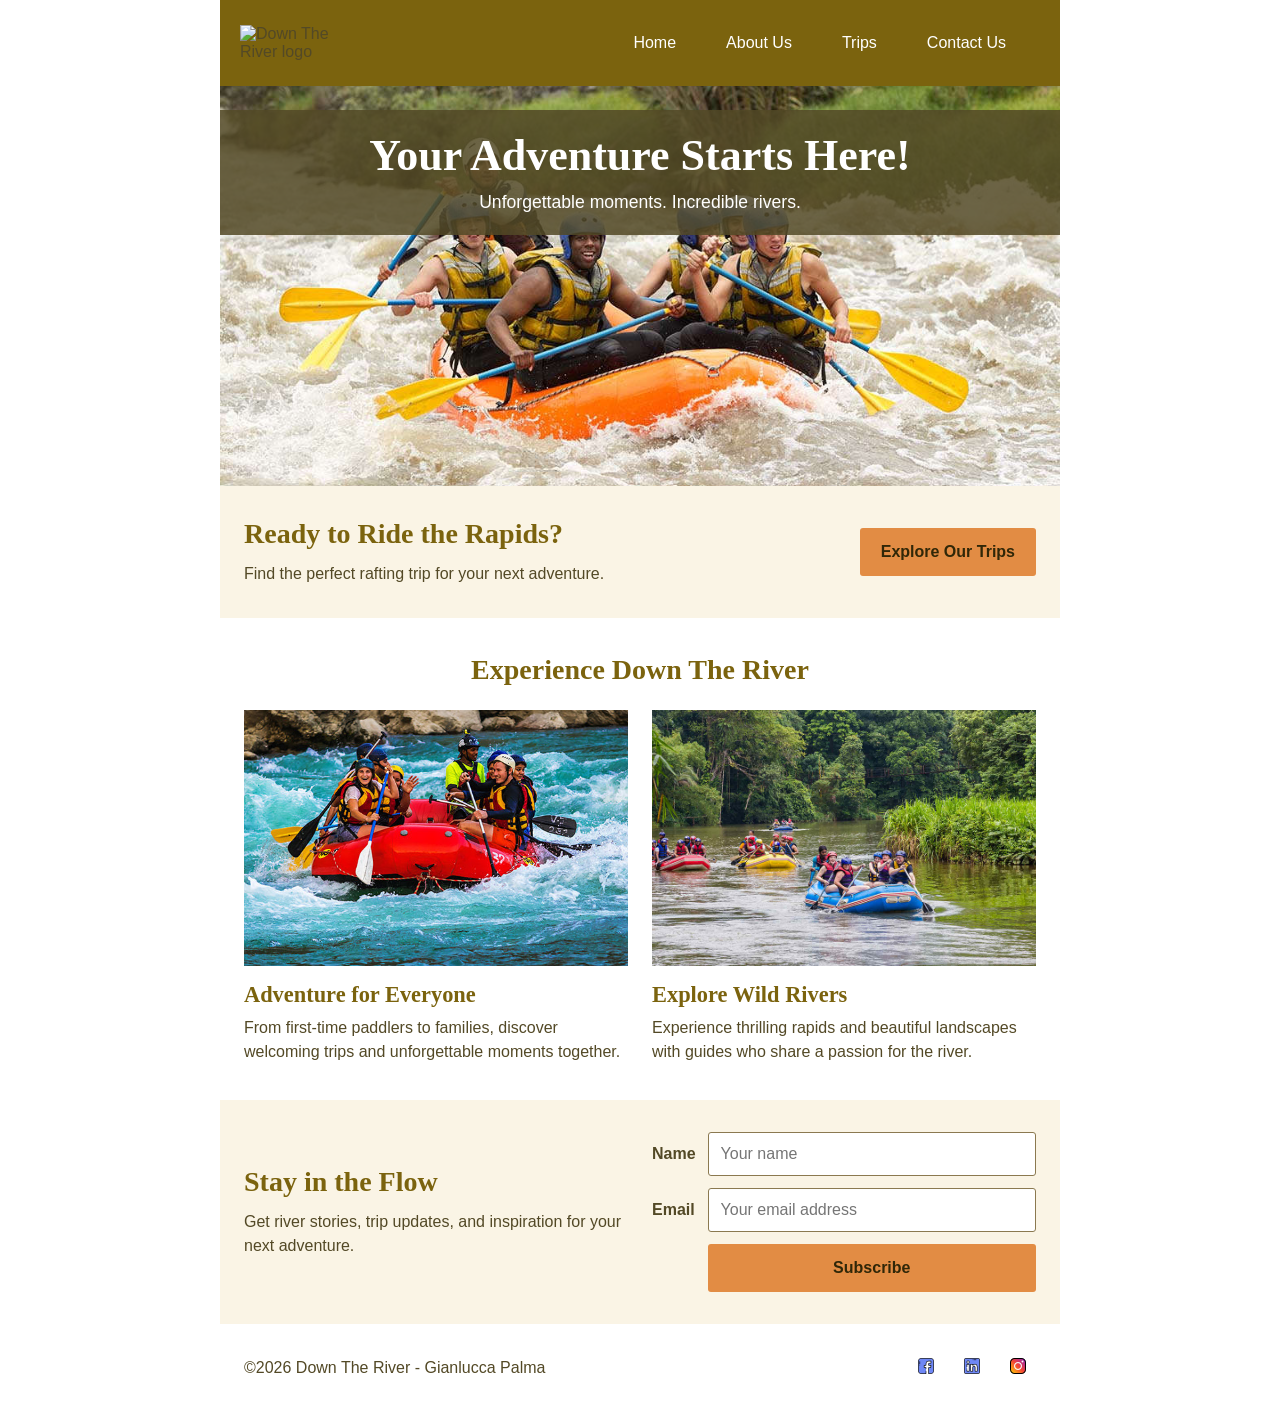
==== wwr/index.html @ 87867af3 "Adding Home and Trips" ====
<!DOCTYPE html>
<html lang="en">

<head>
    <meta charset="UTF-8">
    <meta name="viewport" content="width=device-width, initial-scale=1.0">
    <meta name="description"
      content="Discover Down The River rafting adventures for families and friends. Explore our trips and sign up for river stories and updates.">
    <meta name="author" content="Gianlucca Palma">
    <link rel="stylesheet" href="styles/rafting.css">
    <title>Down The River | Home</title>
</head>

<body>
    <header>
        <img src="images/downriver.png" alt="Down The River logo">
        <nav>
            <ul>
                <li><a href="index.html">Home</a></li>
                <li><a href="about.html">About Us</a></li>
                <li><a href="trips.html">Trips</a></li>
                <li><a href="contact.html">Contact Us</a></li>
            </ul>
        </nav>
    </header>
    <main class="home">
        <div class="home-hero">
            <img src="images/raftingdiv.jpg" alt="A rafting team paddling through whitewater rapids">
            <div class="home-hero-message">
                <h1>Your Adventure Starts Here!</h1>
                <p>Unforgettable moments. Incredible rivers.</p>
            </div>
        </div>

        <section class="home-trips" aria-labelledby="trips-heading">
            <div>
                <h2 id="trips-heading">Ready to Ride the Rapids?</h2>
                <p>Find the perfect rafting trip for your next adventure.</p>
            </div>
            <a class="home-button" href="trips.html">Explore Our Trips</a>
        </section>

        <section class="home-adventures">
            <h2>Experience Down The River</h2>

            <figure>
                <img src="images/blue_rafting.jpg" alt="Thunder Rapids adventure">
                <figcaption>
                    <h3>Adventure for Everyone</h3>
                    <p>From first-time paddlers to families, discover
                        welcoming trips and unforgettable moments together.</p>
                </figcaption>
            </figure>

            <figure>
                <img src="images/brown_rafting.jpg" alt="Jungle River Run adventure">
                <figcaption>
                    <h3>Explore Wild Rivers</h3>
                    <p>Experience thrilling rapids and beautiful landscapes
                        with guides who share a passion for the river.</p>
                </figcaption>
            </figure>
        </section>

        <section class="home-newsletter" aria-labelledby="newsletter-heading">
            <div>
                <h2 id="newsletter-heading">Stay in the Flow</h2>
                <p>Get river stories, trip updates, and inspiration
                    for your next adventure.</p>
            </div>
            <form action="#">

                <label for="q1">Name</label>
                <input type="text" name="name" id="q1" placeholder="Your name" autocomplete="name">

                <label for="q2">Email</label>
                <input type="email" name="email" id="q2" placeholder="Your email address"
                  autocomplete="email">

                <button class="home-button" type="submit">Subscribe</button>
            </form>
        </section>
    </main>
    <footer>
        <p>&copy;2026 Down The River - Gianlucca Palma</p>
        <nav class="socialmedia">
            <a href="https://facebook.com">
                <img src="images/facebook.png" alt="Facebook Icon">
            </a>
            <a href="https://linkedin.com">
                <img src="images/linkedin.png" alt="LinkedIn Icon">
            </a>
            <a href="https://instagram.com">
                <img src="images/instagram.png" alt="Instagram Icon">
            </a>
        </nav>
    </footer>
</body>

</html>
---- wwr/styles/rafting.css ----
:root {
    --primary-color: #7b630e;

    --secondary-color: #e28c44;

    --accent1-color: #534926;

    --accent2-color: #deb347;

    --heading-font: "Times New Roman", "Georgia", serif;
    --body-font: Arial, Helvetica, sans-serif;

}

* {
    margin: 0;
    padding: 0;
    box-sizing: border-box;

}

body {
    font-family: var(--body-font);
    color: var(--accent1-color);

}

header,
main,
footer {
    width: 100%;
    max-width: 840px;
    margin: 0 auto;

}

header {
    display: grid;
    grid-template-columns: auto 1fr;
    align-items: center;
    background-color: var(--primary-color);
    padding: 10px 20px;
}

header img {
    width: 100px;
    height: auto;
}

nav {
    display: flex;
    justify-content: flex-end;
    align-items: center;
}

nav ul {
    display: flex;
    gap: 30px;
    list-style: none;
}

nav a {
    color: white;
    text-decoration: none;
    padding: 10px;
}

nav a:hover {
    color: var(--accent2-color);
}

h1,
h2 {
    font-family: var(--heading-font);
    color: var(--primary-color);
}

nav,
p,
section,
article {
    margin: 16px;
    padding: 8px;

}

.hero {
    position: relative;
    display: grid;
}

.hero img {
    display: block;
    width: 100%;
    height: auto;
}

.hero > h1 {
    position: absolute;
    top: 20px;
    width: 100%;
    padding: 16px;
    text-align: center;
    background-color: rgb(83 73 38 / 85%);
    color: #fff;
}

.hero > img {
    grid-area: 1 / 1;
    height: 100%;
    min-height: 0;
    object-fit: cover;
}

.hero article {
    grid-area: 1 / 1;
    align-self: end;
    z-index: 1;
    display: flow-root;
    margin: 140px 36px 24px;
    padding: 10px;
    background-color: var(--secondary-color);
    color: #000;
}

.hero article img {
    width: 220px;
    height: auto;
    float: right;
    margin-left: 20px;
    margin-top: 15px;

    border: 1px solid #000;
    box-shadow: 0 0 10px #000;
}

.grid_history {
    display: grid;
    grid-template-columns: minmax(0, 1fr) auto minmax(0, 1fr);
    align-items: center;
    gap: 20px;
}

.grid_history h2 {
    grid-column: 1 / -1;
    text-align: center;
}

.grid_history img {
    width: 180px;
    height: auto;
}

.grid_adventure {
    display: grid;
    grid-template-columns: repeat(5, minmax(0, 1fr));
    align-items: center;
    gap: 20px;
}

.grid_adventure h2 {
    grid-column: 1 / -1;
    text-align: center;
}

.grid_adventure figure {
    text-align: center;
}

.grid_adventure img {
    width: 100%;
    height: auto;
}

footer {
    display: flex;
    justify-content: space-between;
    align-items: center;
}

.socialmedia {
    display: flex;
    gap: 10px;
}

.socialmedia img {
    width: 16px;
    height: auto;
}

.socialmedia a {
    text-decoration: none;
}

/* =========================
   CONTACT PAGE
   ========================= */

.hero2 {
    text-align: center;
    margin: 20px 0;
}

.hero2 h1 {
    position: static;
    width: auto;
    padding: 0;
    margin-bottom: 5px;
    background-color: transparent;
    color: #222;
    opacity: 1;
    font-family: var(--body-font);
    font-size: 28px;
}

.hero2 article {
    margin: 0;
    padding: 0;
}

.hero2 article p {
    margin: 2px;
    padding: 0;
    font-weight: bold;
}

/* =========================
   MAP
   ========================= */

.grid_map {
    width: 48%;
    float: left;
    margin: 10px 0;
    padding: 0;
}

.grid_map iframe {
    display: block;
    width: 100%;
    height: 280px;
    border: 0;
}

/* =========================
   FORM
   ========================= */

.grid_form {
    width: 48%;
    float: right;
    margin: 10px 0;
    padding: 0;
}

.grid_form form {
    width: 100%;
    display: grid;
    grid-template-columns: 80px minmax(0, 1fr);
    gap: 8px;
}

.grid_form label {
    font-family: var(--body-font);
    font-size: 14px;
}

/* Name and Email */

.grid_form input[type="text"],
.grid_form input[type="email"] {
    width: 100%;
    height: 30px;
    padding: 5px;
    border: 1px solid #888;
    border-radius: 3px;
}

/* Message Purpose */

.grid_form p {
    margin: 0;
    padding: 0;
    align-self: center;
}

.grid_form form > p {
    grid-column: 1;
}

.grid_form form > label:nth-of-type(3),
.grid_form form > label:nth-of-type(4),
.grid_form form > label:nth-of-type(5) {
    grid-column: 2;
}

/* Radio buttons */

.grid_form input[type="radio"] {
    margin-right: 5px;
}

/* Message */

.grid_form label[for="message"] {
    align-self: start;
}

.grid_form textarea {
    width: 100%;
    height: 70px;
    padding: 5px;
    border: 1px solid #888;
    border-radius: 3px;
    resize: vertical;
}

/* Newsletter */

.grid_form form > label:nth-of-type(7) {
    grid-column: 1 / 3;
}

.grid_form input[type="checkbox"] {
    margin-right: 5px;
}

/* Button */

.grid_form button {
    grid-column: 1 / 3;
    width: 100%;
    height: 30px;
    border: 1px solid #888;
    border-radius: 3px;
    cursor: pointer;
}

.grid_form button:hover {
    background-color: var(--accent2-color);
}

/* =========================
   Employees
   ========================= */

.grid_employee {
    clear: both;
    display: grid;
    grid-template-columns: repeat(3, minmax(0, 1fr));
    align-items: center;
    gap: 20px;
    margin-top: 30px;
    padding: 10px;
}

.grid_employee h2 {
    grid-column: 1 / -1;
    text-align: center;
}

.grid_employee figure {
    text-align: center;
}

.grid_employee img {
    width: 100%;
    height: 250px;
    object-fit: cover;
}

.grid_employee figcaption {
    font-size: 14px;
}

/* Keep content inside flexible columns. */
main {
    overflow-wrap: break-word;
}

img {
    max-width: 100%;
}

.grid_form input,
.grid_form textarea {
    min-width: 0;
}

.grid_map h2,
.grid_form h2 {
    margin-bottom: 16px;
}

/* Stack wide layouts on smaller screens. */
@media (max-width: 700px) {
    header {
        grid-template-columns: 1fr;
        justify-items: center;
        gap: 12px;
        padding: 16px;
    }

    header nav {
        margin: 0;
        padding: 0;
    }

    header nav ul {
        flex-wrap: wrap;
        justify-content: center;
        gap: 4px;
    }

    header nav a {
        display: block;
    }

    .hero {
        display: block;
    }

    .hero > img {
        height: auto;
    }

    .hero > h1 {
        font-size: clamp(1.5rem, 5vw, 2rem);
    }

    .hero article {
        margin: 0;
        padding: 16px;
    }

    .hero article img {
        float: none;
        margin: 0 auto 16px;
    }

    .hero article p,
    .grid_history p {
        margin: 0;
        padding: 0;
    }

    .grid_history {
        grid-template-columns: 1fr;
    }

    .grid_history img {
        justify-self: center;
    }

    .grid_adventure {
        grid-template-columns: repeat(2, minmax(0, 1fr));
    }

    .grid_map,
    .grid_form {
        float: none;
        width: 100%;
        padding: 16px;
    }

    footer {
        flex-direction: column;
        text-align: center;
    }

    .socialmedia {
        margin-top: 0;
    }
}

@media (max-width: 480px) {
    .grid_employee {
        grid-template-columns: 1fr;
    }

    .grid_employee img {
        max-width: 300px;
    }
}


/* HOME PAGE */
.home p {
    margin: 0;
    padding: 0;
    line-height: 1.5;
}

.home h2 {
    font-size: 1.75rem;
    margin-bottom: 12px;
}

.home-hero {
    position: relative;
}

.home-hero > img {
    display: block;
    width: 100%;
    height: 400px;
    object-fit: cover;
}

.home-hero-message {
    position: absolute;
    top: 24px;
    left: 0;
    right: 0;
    padding: 20px;
    background-color: rgb(83 73 38 / 85%);
    color: #fff;
    text-align: center;
}

.home-hero-message h1 {
    color: #fff;
    font-size: clamp(1.8rem, 4vw, 2.75rem);
    margin-bottom: 8px;
}

.home-hero-message p {
    font-size: 1.1rem;
}

.home-trips,
.home-newsletter {
    display: grid;
    align-items: center;
    gap: 24px;
    margin: 0;
    padding: 32px 24px;
    background-color: #faf4e5;
}

.home-trips {
    grid-template-columns: minmax(0, 1fr) auto;
}

.home-button {
    display: inline-block;
    border: 1px solid transparent;
    border-radius: 3px;
    padding: 14px 20px;
    background-color: var(--secondary-color);
    color: #302708;
    font: bold 1rem var(--body-font);
    text-align: center;
    text-decoration: none;
    cursor: pointer;
}

.home-button:hover {
    background-color: var(--accent2-color);
}

.home-button:focus-visible,
.home-newsletter input:focus-visible {
    outline: 3px solid var(--accent1-color);
    outline-offset: 3px;
}

.home-adventures {
    display: grid;
    grid-template-columns: repeat(2, minmax(0, 1fr));
    gap: 24px;
    margin: 0;
    padding: 36px 24px;
}

.home-adventures > h2 {
    grid-column: 1 / -1;
    text-align: center;
    margin: 0;
}

.home-adventures img {
    display: block;
    width: 100%;
    aspect-ratio: 3 / 2;
    object-fit: cover;
}

.home-adventures h3 {
    margin: 16px 0 8px;
    color: var(--primary-color);
    font-family: var(--heading-font);
    font-size: 1.4rem;
}

.home-newsletter {
    grid-template-columns: repeat(2, minmax(0, 1fr));
}

.home-newsletter form {
    display: grid;
    grid-template-columns: auto minmax(0, 1fr);
    align-items: center;
    gap: 12px;
}

.home-newsletter label {
    font-weight: bold;
}

.home-newsletter input {
    width: 100%;
    min-width: 0;
    padding: 12px;
    border: 1px solid #8b7950;
    border-radius: 3px;
    background-color: #fff;
    font: inherit;
}

.home-newsletter button {
    grid-column: 2;
}

@media (max-width: 700px) {
    .home-trips,
    .home-newsletter {
        grid-template-columns: 1fr;
    }

    .home-trips .home-button {
        justify-self: start;
    }
}

@media (max-width: 480px) {
    .home-hero > img {
        height: 340px;
    }

    .home-adventures {
        grid-template-columns: 1fr;
    }

    .home-trips,
    .home-adventures,
    .home-newsletter {
        padding: 24px 16px;
    }
}


/* TRIPS PAGE */
.trips-intro {
    margin: 24px 16px;
    text-align: center;
}

.trips-intro a {
    color: var(--primary-color);
    font-weight: bold;
}

.trips-grid {
    display: grid;
    grid-template-columns: repeat(3, minmax(0, 1fr));
    gap: 20px;
    align-items: start;
}

.trips-grid h2 {
    grid-column: 1 / -1;
    text-align: center;
}

.trip-card {
    margin: 0;
    padding: 0;
}

.trip-card img {
    display: block;
    width: 100%;
    height: 160px;
    object-fit: cover;
}

.trip-card h3 {
    margin: 12px 0;
    font-family: var(--heading-font);
    color: var(--primary-color);
}

.trip-card p {
    margin: 0;
    padding: 0;
    line-height: 1.5;
}

.trips-comparison h2 {
    margin-bottom: 16px;
    text-align: center;
}

.trips-comparison table {
    width: 100%;
    border-collapse: collapse;
    text-align: left;
}

.trips-comparison caption {
    margin-bottom: 8px;
}

.trips-comparison th,
.trips-comparison td {
    padding: 10px;
    border: 1px solid #888;
}

.trips-comparison thead {
    background-color: var(--primary-color);
    color: white;
}

@media (max-width: 600px) {
    .trips-grid {
        grid-template-columns: 1fr;
    }

    .trip-card img {
        height: auto;
    }

    .trips-comparison th,
    .trips-comparison td {
        padding: 6px;
    }
}
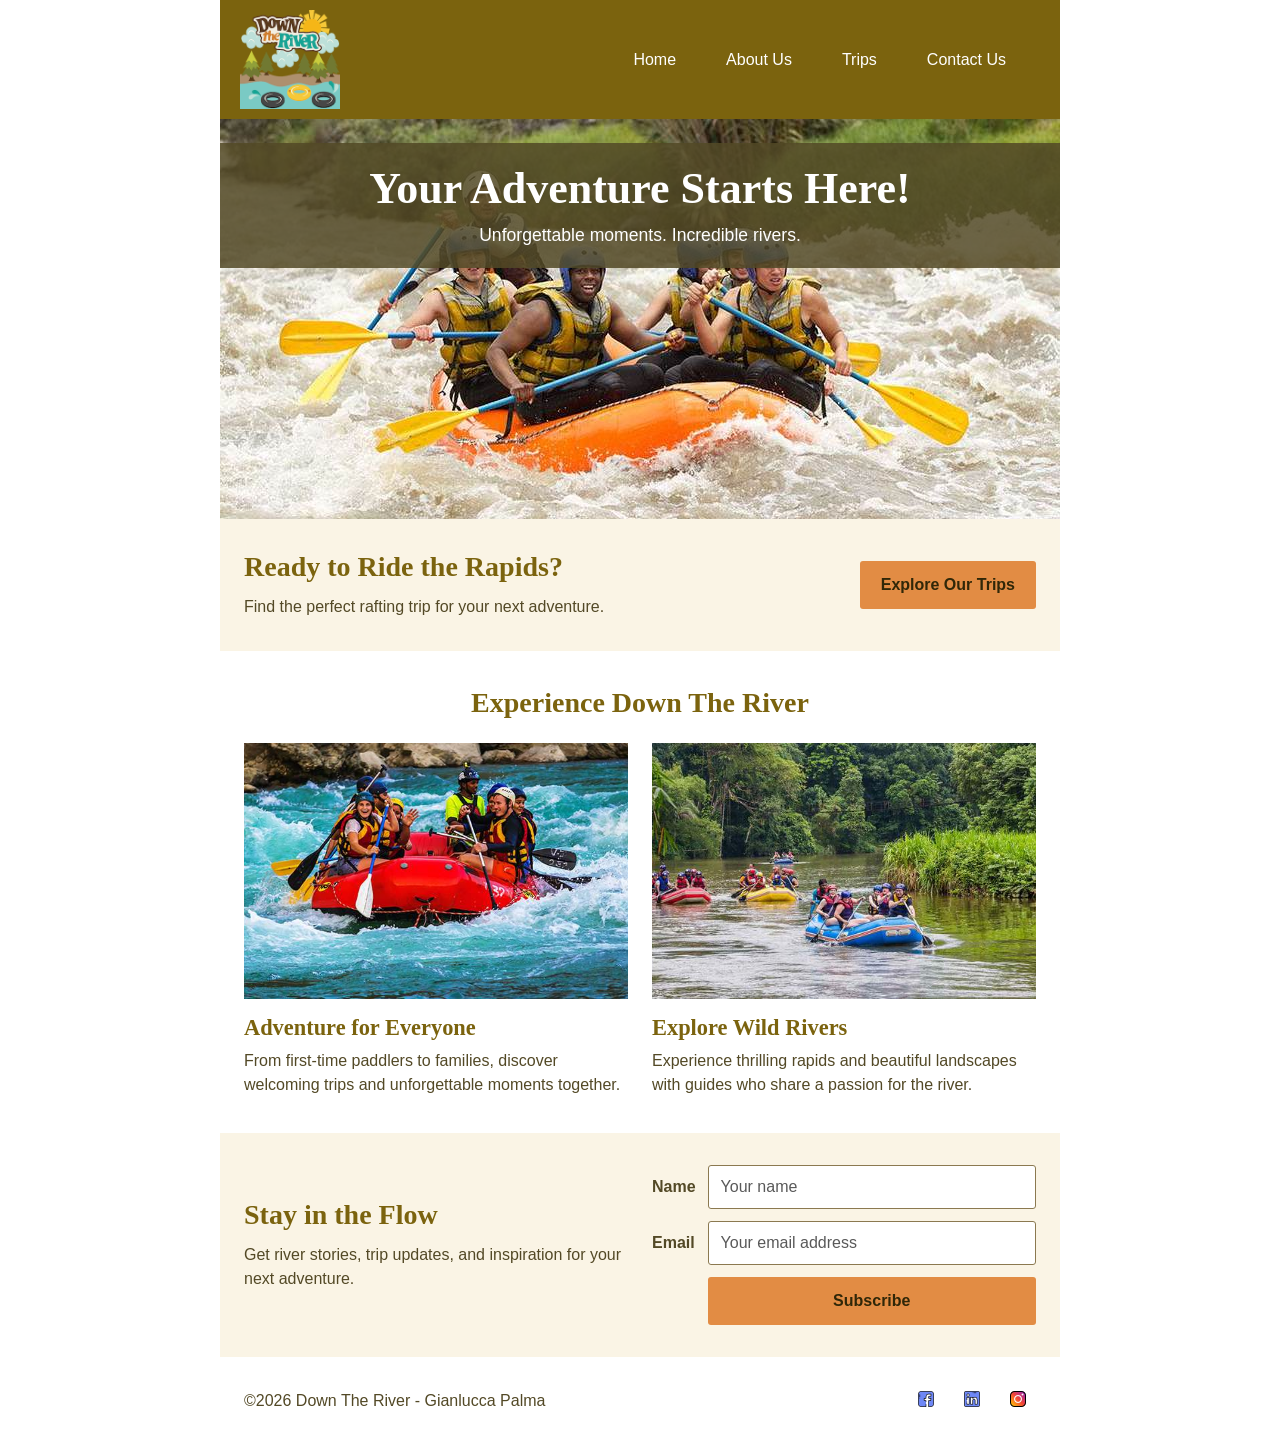
==== commit d7a1770b: "Changing File Names" ====
--- a/wwr/index.html
+++ b/wwr/index.html
@@ -44,7 +44,7 @@
             <h2>Experience Down The River</h2>
 
             <figure>
-                <img src="images/blue_rafting.jpg" alt="Thunder Rapids adventure">
+                <img src="images/blue-rafting.jpg" alt="Thunder Rapids adventure">
                 <figcaption>
                     <h3>Adventure for Everyone</h3>
                     <p>From first-time paddlers to families, discover
@@ -53,7 +53,7 @@
             </figure>
 
             <figure>
-                <img src="images/brown_rafting.jpg" alt="Jungle River Run adventure">
+                <img src="images/brown-rafting.jpg" alt="Jungle River Run adventure">
                 <figcaption>
                     <h3>Explore Wild Rivers</h3>
                     <p>Experience thrilling rapids and beautiful landscapes
--- a/wwr/styles/rafting.css
+++ b/wwr/styles/rafting.css
@@ -22,6 +22,7 @@
 body {
     font-family: var(--body-font);
     color: var(--accent1-color);
+    background-color: #fff;
 
 }
 
@@ -66,7 +67,8 @@
 }
 
 nav a:hover {
-    color: var(--accent2-color);
+    color: #fff;
+    text-decoration: underline;
 }
 
 h1,
@@ -112,7 +114,7 @@
     object-fit: cover;
 }
 
-.hero article {
+.hero .mission {
     grid-area: 1 / 1;
     align-self: end;
     z-index: 1;
@@ -123,7 +125,7 @@
     color: #000;
 }
 
-.hero article img {
+.hero .mission img {
     width: 220px;
     height: auto;
     float: right;
@@ -213,12 +215,12 @@
     font-size: 28px;
 }
 
-.hero2 article {
-    margin: 0;
-    padding: 0;
-}
-
-.hero2 article p {
+.hero2 .contact-details {
+    margin: 0;
+    padding: 0;
+}
+
+.hero2 .contact-details p {
     margin: 2px;
     padding: 0;
     font-weight: bold;
@@ -428,17 +430,17 @@
         font-size: clamp(1.5rem, 5vw, 2rem);
     }
 
-    .hero article {
+    .hero .mission {
         margin: 0;
         padding: 16px;
     }
 
-    .hero article img {
+    .hero .mission img {
         float: none;
         margin: 0 auto 16px;
     }
 
-    .hero article p,
+    .hero .mission p,
     .grid_history p {
         margin: 0;
         padding: 0;
@@ -656,11 +658,6 @@
     text-align: center;
 }
 
-.trips-intro a {
-    color: var(--primary-color);
-    font-weight: bold;
-}
-
 .trips-grid {
     display: grid;
     grid-template-columns: repeat(3, minmax(0, 1fr));
@@ -737,3 +734,27 @@
         padding: 6px;
     }
 }
+
+
+/* Keep form text and placeholders readable. */
+input[type="text"],
+input[type="email"],
+textarea {
+    color: #222;
+    background-color: #fff;
+}
+
+input::placeholder,
+textarea::placeholder {
+    color: #595959;
+    opacity: 1;
+}
+
+.grid_form button {
+    color: #222;
+    background-color: #efefef;
+}
+
+.grid_form button:hover {
+    background-color: var(--accent2-color);
+}
